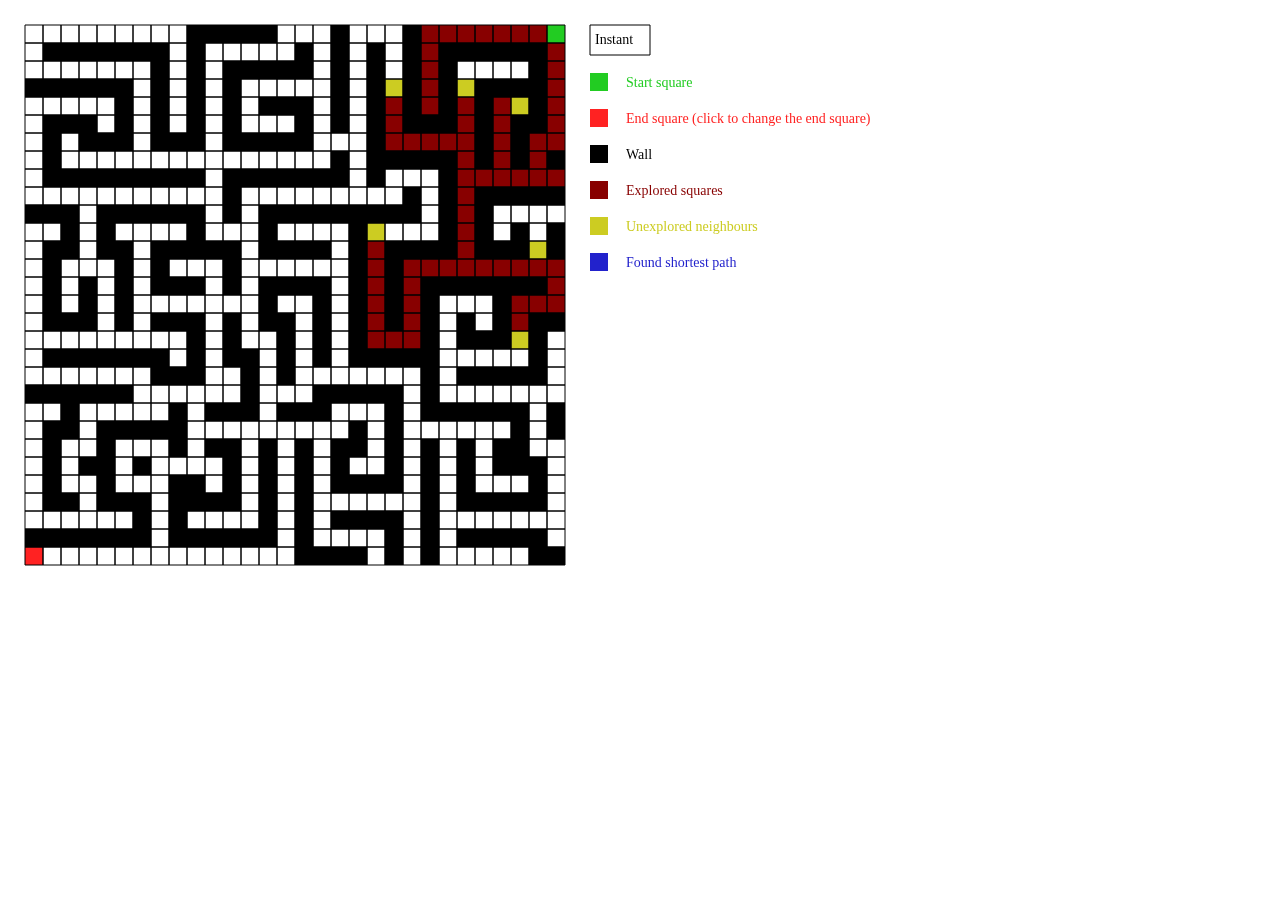
==== index.html @ 55df9949 "Add files via upload" ====
<html>
	<head>
		<title>A Star</title>
		<style>
			body {
				padding: 0;
				margin: 0;
			}
			
			#myCanvas {
				padding: 0;
				margin: 0;
				top: 0;
				bottom: 0;
				left: 0;
				right: 0;
			}
		</style>
		<script>
			function Point (x, y) {
				this.X = x;
				this.Y = y;
			}
			
			function Path (points) {
				this.Points = points;
				this.Cost = function () {
					return this.Points.length - 1;
				}
				this.Tail = function () {
					return this.Points[this.Points.length - 1];
				}
			}
			
			var mip = [[0, 0, 0, 0, 0, 0, 0, 0, 0, 0, 0, 0, 0, 0, 0],
					   [0, 0, 0, 0, 0, 0, 0, 0, 0, 0, 0, 0, 0, 0, 0],
					   [0, 0, 0, 0, 0, 0, 0, 0, 0, 0, 0, 0, 0, 0, 0],
					   [0, 0, 0, 0, 0, 0, 0, 0, 0, 0, 0, 0, 0, 0, 0],
					   [0, 0, 0, 0, 0, 1, 1, 1, 1, 1, 0, 0, 0, 0, 0],
					   [0, 0, 0, 0, 0, 0, 0, 0, 0, 1, 0, 0, 0, 0, 0],
					   [0, 0, 0, 0, 0, 0, 0, 0, 0, 1, 0, 0, 0, 0, 0],
					   [0, 0, 2, 0, 0, 0, 0, 0, 0, 1, 0, 0, 0, 0, 0],
					   [0, 0, 0, 0, 0, 0, 0, 0, 0, 1, 0, 0, 0, 0, 0],
					   [0, 0, 0, 0, 0, 0, 0, 0, 0, 1, 0, 0, 0, 0, 0],
					   [0, 0, 0, 0, 0, 0, 0, 0, 0, 1, 0, 0, 0, 0, 0],
					   [0, 0, 0, 0, 0, 1, 1, 1, 1, 1, 0, 0, 0, 0, 0],
					   [0, 0, 0, 0, 0, 0, 0, 1, 0, 0, 0, 0, 0, 0, 0],
					   [0, 0, 0, 0, 0, 0, 0, 1, 0, 0, 0, 3, 0, 0, 0],
					   [0, 0, 0, 0, 0, 0, 0, 0, 0, 0, 0, 0, 0, 0, 0],
					   [0, 0, 0, 0, 0, 0, 0, 0, 0, 0, 0, 0, 0, 0, 0]];
			
			var map = [[0, 0, 0, 1, 0, 0, 0, 0, 0, 0, 1, 0, 0, 0, 0, 0, 0, 0, 0, 0, 1, 0, 0, 0, 0, 0, 0, 0, 1, 3],
					   [0, 1, 0, 1, 0, 1, 1, 1, 1, 0, 1, 0, 1, 1, 1, 1, 1, 0, 1, 0, 1, 0, 1, 1, 1, 1, 1, 0, 1, 0],
					   [0, 1, 0, 1, 0, 1, 0, 0, 1, 0, 1, 1, 1, 0, 0, 0, 1, 0, 1, 0, 1, 1, 1, 0, 0, 0, 1, 0, 1, 0],
					   [0, 1, 0, 1, 0, 1, 1, 0, 1, 0, 0, 0, 0, 0, 1, 1, 1, 0, 1, 0, 1, 0, 0, 0, 1, 0, 0, 0, 1, 0],
					   [0, 1, 0, 1, 0, 0, 1, 0, 1, 0, 1, 1, 1, 0, 0, 0, 0, 0, 1, 0, 1, 0, 1, 1, 1, 1, 1, 0, 1, 0],
					   [0, 1, 0, 1, 1, 1, 1, 0, 1, 0, 1, 0, 1, 1, 1, 1, 1, 0, 1, 0, 1, 0, 1, 0, 0, 0, 1, 0, 1, 0],
					   [0, 1, 0, 0, 0, 0, 0, 0, 1, 0, 1, 0, 0, 0, 0, 0, 0, 0, 1, 0, 0, 0, 1, 0, 1, 0, 1, 1, 1, 0],
					   [0, 1, 1, 1, 1, 1, 1, 0, 1, 0, 1, 0, 1, 1, 1, 0, 1, 0, 1, 1, 0, 0, 1, 0, 0, 0, 0, 0, 0, 0],
					   [0, 0, 0, 0, 0, 0, 1, 0, 1, 0, 1, 0, 1, 0, 1, 0, 1, 0, 0, 1, 0, 1, 1, 1, 0, 1, 1, 1, 1, 0],
					   [1, 1, 1, 1, 1, 1, 1, 0, 1, 0, 1, 1, 1, 0, 1, 0, 1, 1, 1, 1, 0, 0, 0, 0, 0, 1, 1, 0, 1, 0],
					   [1, 0, 0, 0, 0, 0, 0, 0, 0, 0, 0, 0, 1, 0, 0, 0, 0, 0, 0, 0, 0, 1, 0, 1, 0, 0, 1, 0, 1, 0],
					   [1, 0, 1, 1, 1, 1, 1, 0, 1, 1, 1, 0, 1, 1, 1, 0, 1, 1, 1, 0, 0, 1, 0, 1, 1, 1, 1, 0, 1, 0],
					   [1, 0, 1, 0, 0, 0, 1, 0, 1, 0, 0, 0, 0, 0, 0, 0, 0, 0, 1, 1, 1, 1, 0, 0, 0, 0, 0, 0, 1, 0],
					   [1, 0, 1, 0, 1, 0, 1, 0, 1, 0, 1, 1, 1, 0, 1, 1, 1, 0, 0, 0, 0, 0, 0, 1, 1, 1, 1, 1, 1, 0],
					   [0, 0, 1, 0, 1, 0, 1, 0, 1, 0, 1, 0, 1, 0, 1, 0, 1, 1, 1, 1, 0, 1, 0, 0, 0, 0, 0, 0, 0, 0],
					   [0, 1, 1, 0, 1, 1, 1, 0, 1, 0, 1, 0, 1, 0, 1, 0, 0, 0, 0, 0, 0, 1, 0, 1, 1, 1, 1, 1, 1, 1],
					   [0, 0, 0, 0, 0, 0, 0, 0, 1, 0, 1, 0, 1, 0, 1, 1, 1, 1, 1, 0, 1, 1, 0, 0, 0, 0, 0, 0, 0, 1],
					   [1, 1, 1, 1, 1, 1, 0, 1, 1, 0, 1, 0, 0, 0, 0, 0, 0, 0, 0, 0, 1, 0, 0, 1, 1, 1, 0, 1, 0, 1],
					   [0, 0, 0, 0, 0, 0, 0, 0, 0, 0, 1, 1, 1, 1, 1, 1, 1, 1, 1, 0, 1, 0, 1, 1, 0, 1, 0, 1, 0, 1],
					   [0, 1, 1, 1, 1, 1, 1, 1, 1, 0, 1, 0, 0, 0, 0, 0, 0, 0, 1, 0, 1, 0, 0, 0, 0, 1, 0, 1, 0, 0],
					   [0, 0, 0, 0, 0, 0, 0, 1, 0, 0, 1, 0, 1, 1, 1, 1, 1, 0, 1, 0, 1, 1, 1, 1, 1, 1, 0, 1, 1, 1],
					   [1, 1, 1, 1, 1, 1, 0, 1, 0, 1, 1, 0, 1, 0, 0, 0, 0, 0, 1, 0, 0, 0, 0, 0, 0, 0, 0, 0, 0, 0],
					   [0, 0, 0, 0, 0, 1, 0, 1, 0, 0, 0, 0, 1, 0, 1, 1, 1, 1, 1, 1, 1, 1, 0, 1, 1, 1, 1, 1, 1, 1],
					   [0, 1, 1, 1, 1, 1, 0, 1, 1, 1, 1, 1, 1, 0, 1, 0, 0, 0, 0, 0, 0, 1, 0, 0, 0, 0, 0, 0, 0, 0],
					   [0, 1, 0, 0, 0, 0, 0, 0, 0, 0, 0, 0, 0, 0, 1, 0, 1, 1, 0, 1, 0, 1, 0, 1, 1, 1, 1, 0, 1, 0],
					   [0, 1, 0, 1, 1, 1, 1, 1, 0, 1, 1, 1, 1, 0, 1, 0, 0, 1, 0, 1, 0, 1, 0, 0, 0, 0, 1, 0, 1, 0],
					   [0, 1, 0, 1, 0, 0, 0, 0, 0, 1, 0, 0, 1, 0, 1, 1, 1, 1, 0, 1, 0, 1, 0, 1, 1, 0, 1, 0, 1, 0],
					   [0, 1, 0, 1, 0, 1, 1, 1, 0, 1, 0, 1, 1, 0, 1, 0, 0, 0, 0, 1, 0, 1, 1, 1, 1, 0, 1, 0, 1, 0],
					   [0, 1, 1, 1, 1, 1, 0, 0, 0, 1, 0, 0, 0, 0, 1, 0, 1, 1, 1, 1, 0, 0, 0, 0, 1, 1, 1, 0, 1, 1],
					   [2, 0, 0, 0, 0, 0, 0, 1, 0, 1, 0, 1, 1, 0, 0, 0, 1, 0, 0, 0, 0, 1, 1, 0, 0, 0, 0, 0, 0, 1]];
			
			var mapWidth = map.length;
			var mapHeight = map[0].length;
			var squareSize = 18;
			var canvasPadding = 25;
			var buttonWidth = 60;
			var buttonHeight = 30;
			var buttonPadding = 5;
			var lineHeight = 14;
			var canvasFont = '14px Segoe UI';
			var fontColor = '#000';
			var buttonColor = '#22f';
			var exploredColor = '#800';
			var opensetColor = '#cc2';
			var finalPathColor = '#22c';
			var wallColor = '#000';
			var startColor = '#2c2';
			var endColor = '#f22';
			var c;
			var ctx;
			
			var intervalId = null;
			var timerInterval = 10;
			var instant = false;
			
			var startPoint;
			var endPoint;
			var paths;
			var explored;
			var openset;
			var finalPath;
			
			function getNeighbours (point) {
				var neighbours = [];
				
				var top = new Point(point.X, point.Y - 1);
				var bottom = new Point(point.X, point.Y + 1);
				var left = new Point(point.X - 1,  point.Y);
				var right = new Point(point.X + 1, point.Y);
				
				if (top.Y >= 0) neighbours.push(top);
				if (bottom.Y < mapHeight) neighbours.push(bottom);
				if (left.X >= 0) neighbours.push(left);
				if (right.X < mapWidth) neighbours.push(right);
				
				return neighbours;
			}
			
			function isExplored (point) {
				var found = false;
				for (var i = 0; i < explored.length; i++) {
					if (point.X == explored[i].X && point.Y == explored[i].Y) found = true;
				}
				return found; 
			}
			
			function inOpenset (point) {
				var found = false;
				for (var i = 0; i < openset.length; i++) {
					if (point.X == openset[i].X && point.Y == openset[i].Y) found = true;
				}
				return found; 
			}
			
			function removeFromOpenset (point) {
				var newopenset = [];
				for (var i = 0; i < openset.length; i++) {
					if (!(point.X == openset[i].X && point.Y == openset[i].Y)) newopenset.push(openset[i]);
				}
				openset = newopenset;
			}
			
			function clonePath (path) {
				var points = [];
				for (var i = 0; i < path.Points.length; i++) {
					var x = path.Points[i].X;
					var y = path.Points[i].Y;
					points.push(new Point(x, y));
				}
				return new Path(points);
			}
			
			function removePath (index) {
				var newpaths = [];
				for (var i = 0; i < paths.length; i++) {
					if (i != index) newpaths.push(paths[i]);
				}
				paths = newpaths;
			}
			
			function getDistance (start, end) {
				var distanceX = end.X - start.X;
				var distanceY = end.Y - start.Y;
				return Math.sqrt((distanceX * distanceX)) + Math.sqrt((distanceY * distanceY));
			}
			
			function expand () {
				// Choose a path and openset with lowest cost to expand
				var lowestCost = 90001;
				var chosenOpenset = null;
				var chosenPathIndex = null;
				for (var i = 0; i < paths.length; i++) {
					var tailNeighbours = getNeighbours(paths[i].Tail());
					
					// Get openset neighbour with lowest total cost to end point
					var cost = paths[i].Cost();
					for (var j = 0; j < tailNeighbours.length; j++) {
						var distance = getDistance(tailNeighbours[j], endPoint);
						var totalCost = cost + distance;
						if (inOpenset(tailNeighbours[j]) && totalCost <= lowestCost) {
							// With <= instead of < meaning the program will favor the most recent added path 
							lowestCost = totalCost;
							chosenPathIndex = i;
							chosenOpenset = tailNeighbours[j];
						}
					}
				}
				
				// Explore the openset
				if (chosenPathIndex != null) {
					var newPath = clonePath(paths[chosenPathIndex]);
					newPath.Points.push(chosenOpenset);
					paths.push(newPath);
					explored.push(chosenOpenset);
					removeFromOpenset(chosenOpenset);
					if (chosenOpenset.X == endPoint.X && chosenOpenset.Y == endPoint.Y) {
						finalPath = newPath;
						if (intervalId != null) {
							clearInterval(intervalId);
							intervalId = null;
						}
					}
					else {
						var neighbours = getNeighbours(chosenOpenset);
						for (var i = 0; i < neighbours.length; i++) {
							if (!isExplored(neighbours[i]) && !inOpenset(neighbours[i]) && map[neighbours[i].X][neighbours[i].Y] != 1) {
								openset.push(neighbours[i]);
							}
						}
					}
				}
				
				// Remove path no openset neighbour
				var i = 0;
				while (i < paths.length) {
					var tailNeighbours = getNeighbours(paths[i].Tail());
					
					var foundOpensetNeighbour = false;
					for (var j = 0; j < tailNeighbours.length; j++) {
						if (inOpenset(tailNeighbours[j])) {
							foundOpensetNeighbour = true;
						}
					}
					
					if (foundOpensetNeighbour) i++;
					else removePath(i);
				}
			}
			
			function draw () {
				c.width = c.width;
				
				// Begin drawing
				ctx.beginPath();
				
				// Draw explored
				for (var i = 0; i < explored.length; i++) {
					var x = canvasPadding + explored[i].X * squareSize;
					var y = canvasPadding + explored[i].Y * squareSize;
					
					ctx.fillStyle = exploredColor;
					ctx.fillRect(x, y, squareSize, squareSize);
				}
				
				// Draw openset
				for (var i = 0; i < openset.length; i++) {
					var x = canvasPadding + openset[i].X * squareSize;
					var y = canvasPadding + openset[i].Y * squareSize;
					
					ctx.fillStyle = opensetColor;
					ctx.fillRect(x, y, squareSize, squareSize);
				}
				
				// Draw final path
				if (finalPath != null) {
					for (var i = 0; i < finalPath.Points.length; i++) {
						var x = canvasPadding + finalPath.Points[i].X * squareSize;
						var y = canvasPadding + finalPath.Points[i].Y * squareSize;
						
						ctx.fillStyle = finalPathColor;
						ctx.fillRect(x, y, squareSize, squareSize);
					}
				}
				
				// Draw map
				for (var i = 0; i < map.length; i++) {
					for (var j = 0; j < map[i].length; j++) {
						var x = canvasPadding + i * squareSize;
						var y = canvasPadding + j * squareSize;
						
						switch (map[i][j]) {
							case 1:
								ctx.fillStyle = wallColor; 
								ctx.fillRect(x, y, squareSize, squareSize);
								break;
							case 2:
								ctx.fillStyle = startColor; 
								ctx.fillRect(x, y, squareSize, squareSize);
								break;
							case 3:
								ctx.fillStyle = endColor; 
								ctx.fillRect(x, y, squareSize, squareSize);
								break;
							default:
								break;
						}
						
						ctx.rect(x, y, squareSize, squareSize);
					}
				}
				
				// Draw instant button
				var x = canvasPadding * 2 + mapWidth * squareSize;
				var y = canvasPadding;
				ctx.font = canvasFont;
				if (instant) {
					ctx.fillStyle = buttonColor;
					ctx.fillRect(x, y, buttonWidth, buttonHeight);
				}
				ctx.rect(x, y, buttonWidth, buttonHeight);
				ctx.fillStyle = fontColor;
				ctx.fillText('Instant', x + buttonPadding, y + buttonPadding + lineHeight);
				
				y += buttonHeight + squareSize;
				ctx.fillStyle = startColor;
				ctx.fillRect(x, y, squareSize, squareSize);
				ctx.fillText('Start square', x + squareSize * 2, y + lineHeight);
				
				y += squareSize * 2;
				ctx.fillStyle = endColor;
				ctx.fillRect(x, y, squareSize, squareSize);
				ctx.fillText('End square (click to change the end square)', x + squareSize * 2, y + lineHeight);
				
				y += squareSize * 2;
				ctx.fillStyle = wallColor;
				ctx.fillRect(x, y, squareSize, squareSize);
				ctx.fillText('Wall', x + squareSize * 2, y + lineHeight);
				
				y += squareSize * 2;
				ctx.fillStyle = exploredColor;
				ctx.fillRect(x, y, squareSize, squareSize);
				ctx.fillText('Explored squares', x + squareSize * 2, y + lineHeight);
				
				y += squareSize * 2;
				ctx.fillStyle = opensetColor;
				ctx.fillRect(x, y, squareSize, squareSize);
				ctx.fillText('Unexplored neighbours', x + squareSize * 2, y + lineHeight);
				
				y += squareSize * 2;
				ctx.fillStyle = finalPathColor;
				ctx.fillRect(x, y, squareSize, squareSize);
				ctx.fillText('Found shortest path', x + squareSize * 2, y + lineHeight);
				
				ctx.stroke();
			}
			
			function timerTick () {
				if (finalPath == null && paths.length > 0) expand();
				draw();
			}
			
			function reset () {
				startPoint = null;
				endPoint = null;
				paths = [];
				explored = [];
				openset = [];
				finalPath = null;
				
				for (var i = 0; i < map.length; i++) {
					for (var j = 0; j < map[i].length; j++) {
						if (map[i][j] == 2) startPoint = new Point(i, j);
						if (map[i][j] == 3) endPoint = new Point(i, j);
					}
				}
				
				// Initiate start point and openset
				paths.push(new Path([startPoint]));
				explored.push(startPoint);
				var neighbours = getNeighbours(startPoint);
				for (var i = 0; i < neighbours.length; i++) {
					if (!isExplored(neighbours[i]) && !inOpenset(neighbours[i]) && map[neighbours[i].X][neighbours[i].Y] != 1) {
						openset.push(neighbours[i]);
					}
				}
				
				if (instant) {
					while (finalPath == null && paths.length > 0) expand();
					draw();
				}
				else intervalId  = setInterval(timerTick, timerInterval);
			}
			
			function onMouseClick (e) {
				var eX = e.clientX;
				var eY = e.clientY;
				
				// Instant button
				var instantX = canvasPadding * 2 + mapWidth * squareSize;
				var instantY = canvasPadding;
				if (eX >= instantX && eX < instantX + buttonWidth && eY >= instantY && eY < instantY + buttonHeight) {
					instant = !instant;
					reset();
				}
				
				// End point
				if (eX >= canvasPadding && eX < canvasPadding + mapWidth * squareSize && eY >= canvasPadding && eY < canvasPadding + mapHeight * squareSize) {
					var indexX = parseInt((eX - canvasPadding) / squareSize);
					var indexY = parseInt((eY - canvasPadding) / squareSize);
					console.log(indexY);
					if (map[indexX][indexY] == 0) {
						map[endPoint.X][endPoint.Y] = 0;
						map[indexX][indexY] = 3;
						reset();
					}
				}
			}
			
			window.onload = function () {
				c = document.getElementById("myCanvas");
				ctx = c.getContext("2d");
				
				c.width = window.innerWidth;
				c.height = window.innerHeight;
				
				document.onclick = onMouseClick;
				
				reset();
			}
		</script>
	</head>
	<body>
		<canvas id="myCanvas">Your browser doesn't support canvas.</canvas>
	</body>
</html>
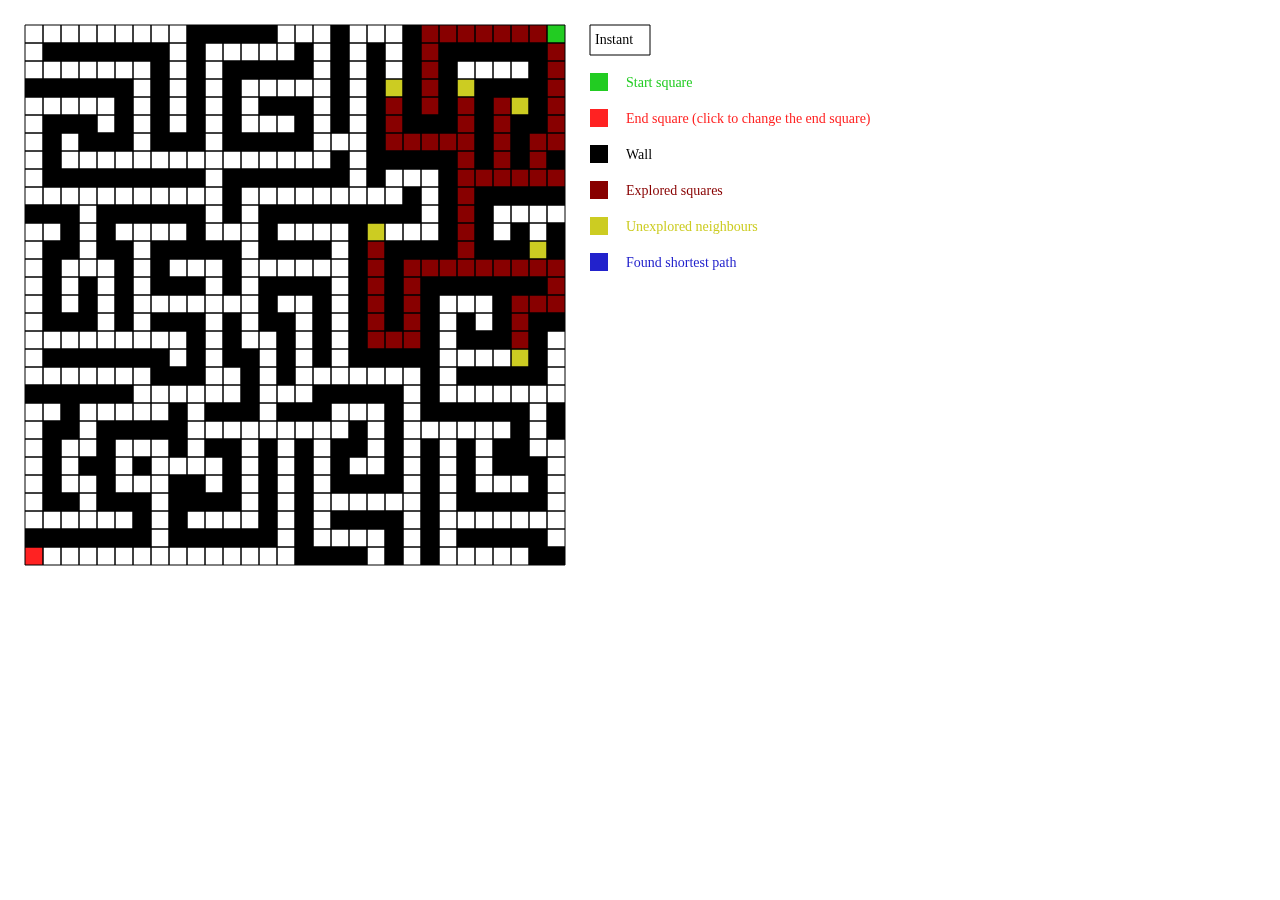
==== commit a4f024ee: "Update index.html" ====
--- a/index.html
+++ b/index.html
@@ -1,6 +1,7 @@
 <html>
 	<head>
 		<title>A Star</title>
+		<meta name="viewport" content="width=device-width, initial-scale=1.0">
 		<style>
 			body {
 				padding: 0;
@@ -398,7 +399,7 @@
 				if (eX >= canvasPadding && eX < canvasPadding + mapWidth * squareSize && eY >= canvasPadding && eY < canvasPadding + mapHeight * squareSize) {
 					var indexX = parseInt((eX - canvasPadding) / squareSize);
 					var indexY = parseInt((eY - canvasPadding) / squareSize);
-					console.log(indexY);
+					
 					if (map[indexX][indexY] == 0) {
 						map[endPoint.X][endPoint.Y] = 0;
 						map[indexX][indexY] = 3;
@@ -423,4 +424,4 @@
 	<body>
 		<canvas id="myCanvas">Your browser doesn't support canvas.</canvas>
 	</body>
-</html>+</html>
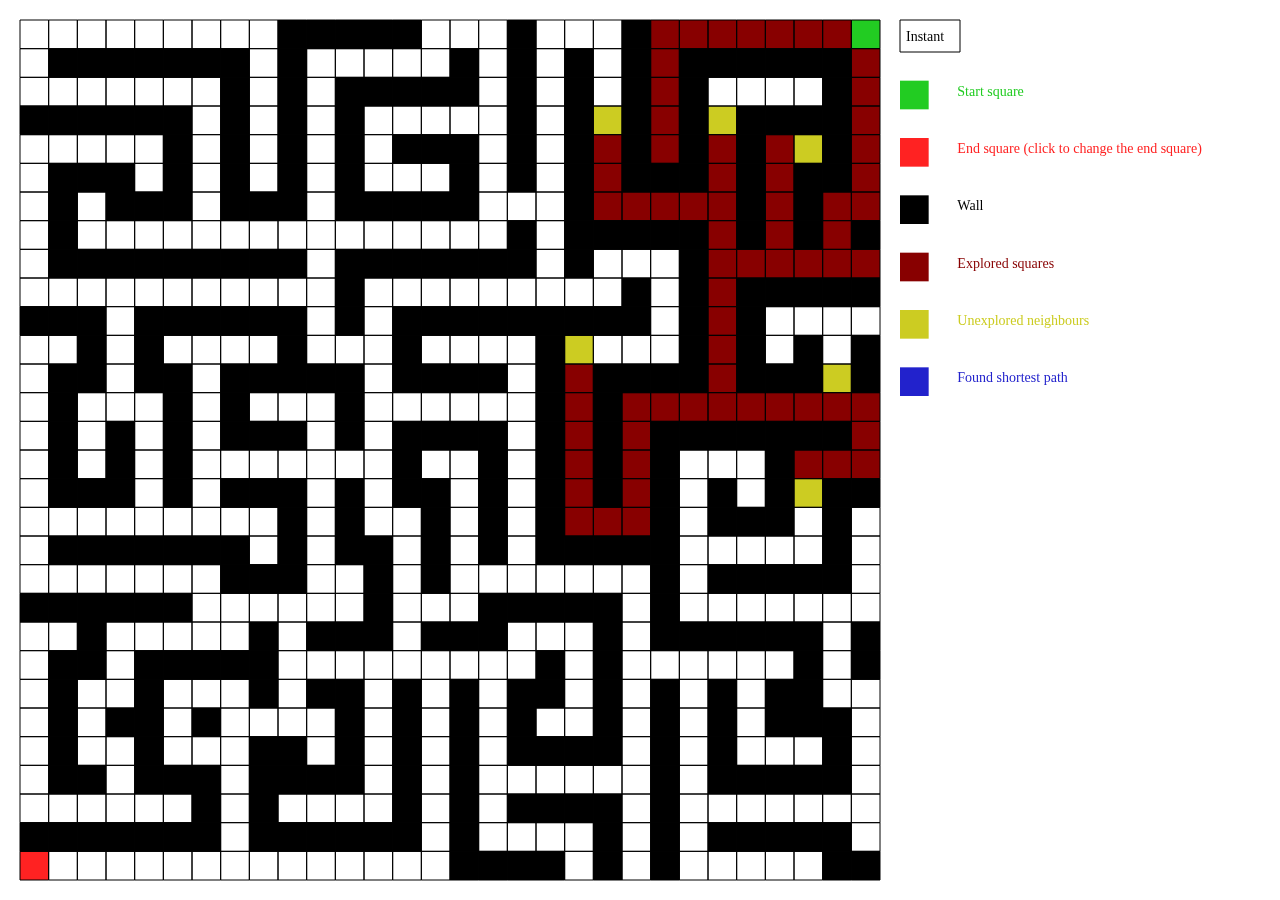
==== commit 505dbd11: "Update index.html" ====
--- a/index.html
+++ b/index.html
@@ -15,6 +15,7 @@
 				bottom: 0;
 				left: 0;
 				right: 0;
+				width: 100%; height: 100%;
 			}
 		</style>
 		<script>
@@ -83,15 +84,20 @@
 			
 			var mapWidth = map.length;
 			var mapHeight = map[0].length;
-			var squareSize = 18;
-			var canvasPadding = 25;
-			var buttonWidth = 60;
-			var buttonHeight = 30;
-			var buttonPadding = 5;
-			var lineHeight = 14;
+			
+			var isMobile = /iPhone|iPad|iPod|Android/i.test(navigator.userAgent);
+			var isPortrait = window.innerWidth < window.innerHeight;
+			
+			var fill = isPortrait ? window.innerWidth : window.innerHeight;
+			var canvasPadding = isMobile ? 15 : 20;
+			var squareSize = (fill - (2 * canvasPadding)) / map.length;
+			var buttonWidth = isMobile ? 57 : 60;
+			var buttonHeight = isMobile ? 22 : 32;
+			var buttonPadding = isMobile ? 6 : 6;
+			var lineHeight = isMobile ? 9 : 15;
 			var canvasFont = '14px Segoe UI';
 			var fontColor = '#000';
-			var buttonColor = '#22f';
+			var buttonColor = '#44f';
 			var exploredColor = '#800';
 			var opensetColor = '#cc2';
 			var finalPathColor = '#22c';
@@ -304,6 +310,12 @@
 				// Draw instant button
 				var x = canvasPadding * 2 + mapWidth * squareSize;
 				var y = canvasPadding;
+				if (isPortrait) {
+					var temp = x;
+					x = y;
+					y = temp;
+				}
+				
 				ctx.font = canvasFont;
 				if (instant) {
 					ctx.fillStyle = buttonColor;
@@ -390,6 +402,11 @@
 				// Instant button
 				var instantX = canvasPadding * 2 + mapWidth * squareSize;
 				var instantY = canvasPadding;
+				if (isPortrait) {
+					var temp = instantX;
+					instantX = instantY;
+					instantY = temp;
+				}
 				if (eX >= instantX && eX < instantX + buttonWidth && eY >= instantY && eY < instantY + buttonHeight) {
 					instant = !instant;
 					reset();
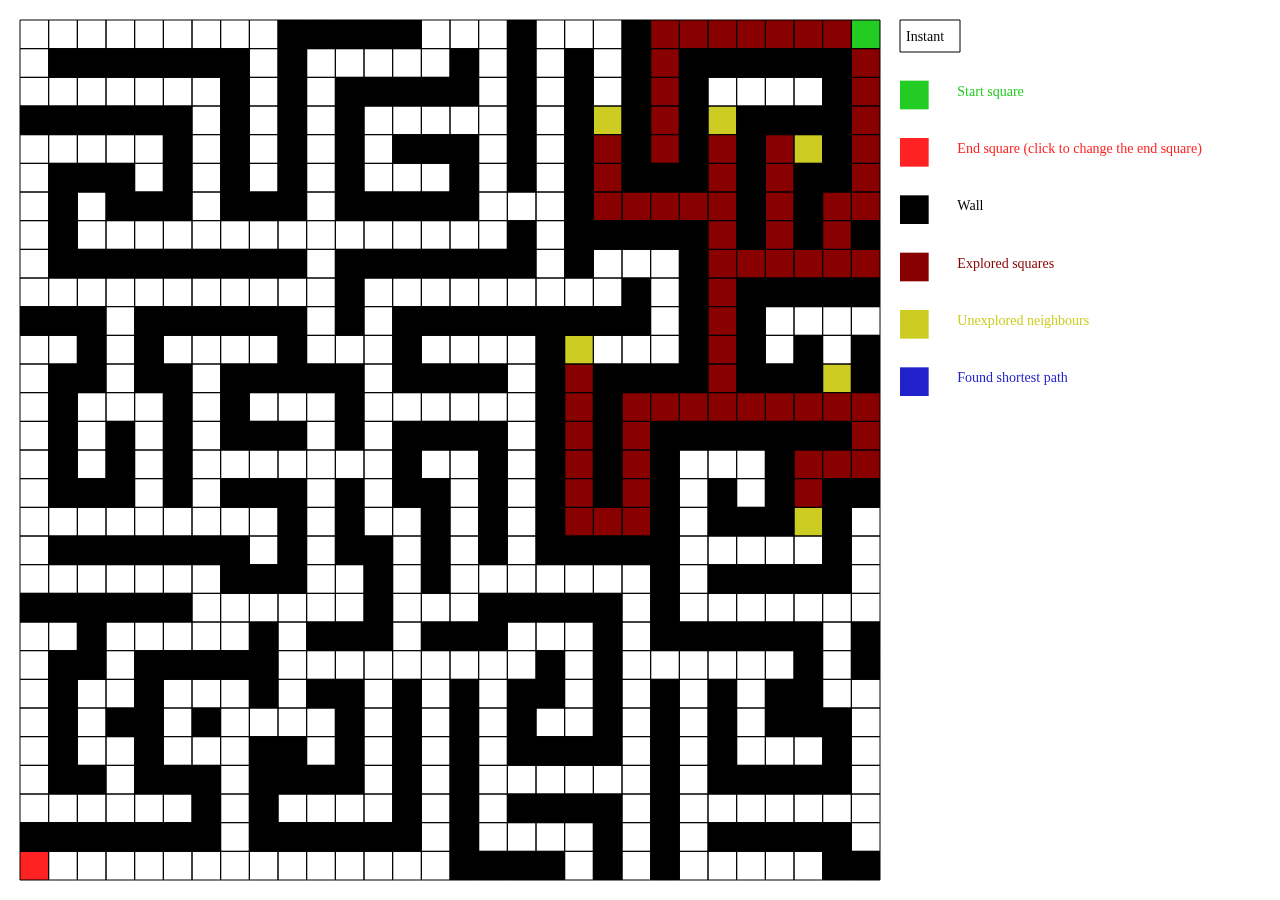
==== commit 717b9148: "Add files via upload" ====
--- a/index.html
+++ b/index.html
@@ -2,443 +2,12 @@
 	<head>
 		<title>A Star</title>
 		<meta name="viewport" content="width=device-width, initial-scale=1.0">
-		<style>
-			body {
-				padding: 0;
-				margin: 0;
-			}
-			
-			#myCanvas {
-				padding: 0;
-				margin: 0;
-				top: 0;
-				bottom: 0;
-				left: 0;
-				right: 0;
-				width: 100%; height: 100%;
-			}
-		</style>
-		<script>
-			function Point (x, y) {
-				this.X = x;
-				this.Y = y;
-			}
-			
-			function Path (points) {
-				this.Points = points;
-				this.Cost = function () {
-					return this.Points.length - 1;
-				}
-				this.Tail = function () {
-					return this.Points[this.Points.length - 1];
-				}
-			}
-			
-			var mip = [[0, 0, 0, 0, 0, 0, 0, 0, 0, 0, 0, 0, 0, 0, 0],
-					   [0, 0, 0, 0, 0, 0, 0, 0, 0, 0, 0, 0, 0, 0, 0],
-					   [0, 0, 0, 0, 0, 0, 0, 0, 0, 0, 0, 0, 0, 0, 0],
-					   [0, 0, 0, 0, 0, 0, 0, 0, 0, 0, 0, 0, 0, 0, 0],
-					   [0, 0, 0, 0, 0, 1, 1, 1, 1, 1, 0, 0, 0, 0, 0],
-					   [0, 0, 0, 0, 0, 0, 0, 0, 0, 1, 0, 0, 0, 0, 0],
-					   [0, 0, 0, 0, 0, 0, 0, 0, 0, 1, 0, 0, 0, 0, 0],
-					   [0, 0, 2, 0, 0, 0, 0, 0, 0, 1, 0, 0, 0, 0, 0],
-					   [0, 0, 0, 0, 0, 0, 0, 0, 0, 1, 0, 0, 0, 0, 0],
-					   [0, 0, 0, 0, 0, 0, 0, 0, 0, 1, 0, 0, 0, 0, 0],
-					   [0, 0, 0, 0, 0, 0, 0, 0, 0, 1, 0, 0, 0, 0, 0],
-					   [0, 0, 0, 0, 0, 1, 1, 1, 1, 1, 0, 0, 0, 0, 0],
-					   [0, 0, 0, 0, 0, 0, 0, 1, 0, 0, 0, 0, 0, 0, 0],
-					   [0, 0, 0, 0, 0, 0, 0, 1, 0, 0, 0, 3, 0, 0, 0],
-					   [0, 0, 0, 0, 0, 0, 0, 0, 0, 0, 0, 0, 0, 0, 0],
-					   [0, 0, 0, 0, 0, 0, 0, 0, 0, 0, 0, 0, 0, 0, 0]];
-			
-			var map = [[0, 0, 0, 1, 0, 0, 0, 0, 0, 0, 1, 0, 0, 0, 0, 0, 0, 0, 0, 0, 1, 0, 0, 0, 0, 0, 0, 0, 1, 3],
-					   [0, 1, 0, 1, 0, 1, 1, 1, 1, 0, 1, 0, 1, 1, 1, 1, 1, 0, 1, 0, 1, 0, 1, 1, 1, 1, 1, 0, 1, 0],
-					   [0, 1, 0, 1, 0, 1, 0, 0, 1, 0, 1, 1, 1, 0, 0, 0, 1, 0, 1, 0, 1, 1, 1, 0, 0, 0, 1, 0, 1, 0],
-					   [0, 1, 0, 1, 0, 1, 1, 0, 1, 0, 0, 0, 0, 0, 1, 1, 1, 0, 1, 0, 1, 0, 0, 0, 1, 0, 0, 0, 1, 0],
-					   [0, 1, 0, 1, 0, 0, 1, 0, 1, 0, 1, 1, 1, 0, 0, 0, 0, 0, 1, 0, 1, 0, 1, 1, 1, 1, 1, 0, 1, 0],
-					   [0, 1, 0, 1, 1, 1, 1, 0, 1, 0, 1, 0, 1, 1, 1, 1, 1, 0, 1, 0, 1, 0, 1, 0, 0, 0, 1, 0, 1, 0],
-					   [0, 1, 0, 0, 0, 0, 0, 0, 1, 0, 1, 0, 0, 0, 0, 0, 0, 0, 1, 0, 0, 0, 1, 0, 1, 0, 1, 1, 1, 0],
-					   [0, 1, 1, 1, 1, 1, 1, 0, 1, 0, 1, 0, 1, 1, 1, 0, 1, 0, 1, 1, 0, 0, 1, 0, 0, 0, 0, 0, 0, 0],
-					   [0, 0, 0, 0, 0, 0, 1, 0, 1, 0, 1, 0, 1, 0, 1, 0, 1, 0, 0, 1, 0, 1, 1, 1, 0, 1, 1, 1, 1, 0],
-					   [1, 1, 1, 1, 1, 1, 1, 0, 1, 0, 1, 1, 1, 0, 1, 0, 1, 1, 1, 1, 0, 0, 0, 0, 0, 1, 1, 0, 1, 0],
-					   [1, 0, 0, 0, 0, 0, 0, 0, 0, 0, 0, 0, 1, 0, 0, 0, 0, 0, 0, 0, 0, 1, 0, 1, 0, 0, 1, 0, 1, 0],
-					   [1, 0, 1, 1, 1, 1, 1, 0, 1, 1, 1, 0, 1, 1, 1, 0, 1, 1, 1, 0, 0, 1, 0, 1, 1, 1, 1, 0, 1, 0],
-					   [1, 0, 1, 0, 0, 0, 1, 0, 1, 0, 0, 0, 0, 0, 0, 0, 0, 0, 1, 1, 1, 1, 0, 0, 0, 0, 0, 0, 1, 0],
-					   [1, 0, 1, 0, 1, 0, 1, 0, 1, 0, 1, 1, 1, 0, 1, 1, 1, 0, 0, 0, 0, 0, 0, 1, 1, 1, 1, 1, 1, 0],
-					   [0, 0, 1, 0, 1, 0, 1, 0, 1, 0, 1, 0, 1, 0, 1, 0, 1, 1, 1, 1, 0, 1, 0, 0, 0, 0, 0, 0, 0, 0],
-					   [0, 1, 1, 0, 1, 1, 1, 0, 1, 0, 1, 0, 1, 0, 1, 0, 0, 0, 0, 0, 0, 1, 0, 1, 1, 1, 1, 1, 1, 1],
-					   [0, 0, 0, 0, 0, 0, 0, 0, 1, 0, 1, 0, 1, 0, 1, 1, 1, 1, 1, 0, 1, 1, 0, 0, 0, 0, 0, 0, 0, 1],
-					   [1, 1, 1, 1, 1, 1, 0, 1, 1, 0, 1, 0, 0, 0, 0, 0, 0, 0, 0, 0, 1, 0, 0, 1, 1, 1, 0, 1, 0, 1],
-					   [0, 0, 0, 0, 0, 0, 0, 0, 0, 0, 1, 1, 1, 1, 1, 1, 1, 1, 1, 0, 1, 0, 1, 1, 0, 1, 0, 1, 0, 1],
-					   [0, 1, 1, 1, 1, 1, 1, 1, 1, 0, 1, 0, 0, 0, 0, 0, 0, 0, 1, 0, 1, 0, 0, 0, 0, 1, 0, 1, 0, 0],
-					   [0, 0, 0, 0, 0, 0, 0, 1, 0, 0, 1, 0, 1, 1, 1, 1, 1, 0, 1, 0, 1, 1, 1, 1, 1, 1, 0, 1, 1, 1],
-					   [1, 1, 1, 1, 1, 1, 0, 1, 0, 1, 1, 0, 1, 0, 0, 0, 0, 0, 1, 0, 0, 0, 0, 0, 0, 0, 0, 0, 0, 0],
-					   [0, 0, 0, 0, 0, 1, 0, 1, 0, 0, 0, 0, 1, 0, 1, 1, 1, 1, 1, 1, 1, 1, 0, 1, 1, 1, 1, 1, 1, 1],
-					   [0, 1, 1, 1, 1, 1, 0, 1, 1, 1, 1, 1, 1, 0, 1, 0, 0, 0, 0, 0, 0, 1, 0, 0, 0, 0, 0, 0, 0, 0],
-					   [0, 1, 0, 0, 0, 0, 0, 0, 0, 0, 0, 0, 0, 0, 1, 0, 1, 1, 0, 1, 0, 1, 0, 1, 1, 1, 1, 0, 1, 0],
-					   [0, 1, 0, 1, 1, 1, 1, 1, 0, 1, 1, 1, 1, 0, 1, 0, 0, 1, 0, 1, 0, 1, 0, 0, 0, 0, 1, 0, 1, 0],
-					   [0, 1, 0, 1, 0, 0, 0, 0, 0, 1, 0, 0, 1, 0, 1, 1, 1, 1, 0, 1, 0, 1, 0, 1, 1, 0, 1, 0, 1, 0],
-					   [0, 1, 0, 1, 0, 1, 1, 1, 0, 1, 0, 1, 1, 0, 1, 0, 0, 0, 0, 1, 0, 1, 1, 1, 1, 0, 1, 0, 1, 0],
-					   [0, 1, 1, 1, 1, 1, 0, 0, 0, 1, 0, 0, 0, 0, 1, 0, 1, 1, 1, 1, 0, 0, 0, 0, 1, 1, 1, 0, 1, 1],
-					   [2, 0, 0, 0, 0, 0, 0, 1, 0, 1, 0, 1, 1, 0, 0, 0, 1, 0, 0, 0, 0, 1, 1, 0, 0, 0, 0, 0, 0, 1]];
-			
-			var mapWidth = map.length;
-			var mapHeight = map[0].length;
-			
-			var isMobile = /iPhone|iPad|iPod|Android/i.test(navigator.userAgent);
-			var isPortrait = window.innerWidth < window.innerHeight;
-			
-			var fill = isPortrait ? window.innerWidth : window.innerHeight;
-			var canvasPadding = isMobile ? 15 : 20;
-			var squareSize = (fill - (2 * canvasPadding)) / map.length;
-			var buttonWidth = isMobile ? 57 : 60;
-			var buttonHeight = isMobile ? 22 : 32;
-			var buttonPadding = isMobile ? 6 : 6;
-			var lineHeight = isMobile ? 9 : 15;
-			var canvasFont = '14px Segoe UI';
-			var fontColor = '#000';
-			var buttonColor = '#44f';
-			var exploredColor = '#800';
-			var opensetColor = '#cc2';
-			var finalPathColor = '#22c';
-			var wallColor = '#000';
-			var startColor = '#2c2';
-			var endColor = '#f22';
-			var c;
-			var ctx;
-			
-			var intervalId = null;
-			var timerInterval = 10;
-			var instant = false;
-			
-			var startPoint;
-			var endPoint;
-			var paths;
-			var explored;
-			var openset;
-			var finalPath;
-			
-			function getNeighbours (point) {
-				var neighbours = [];
-				
-				var top = new Point(point.X, point.Y - 1);
-				var bottom = new Point(point.X, point.Y + 1);
-				var left = new Point(point.X - 1,  point.Y);
-				var right = new Point(point.X + 1, point.Y);
-				
-				if (top.Y >= 0) neighbours.push(top);
-				if (bottom.Y < mapHeight) neighbours.push(bottom);
-				if (left.X >= 0) neighbours.push(left);
-				if (right.X < mapWidth) neighbours.push(right);
-				
-				return neighbours;
-			}
-			
-			function isExplored (point) {
-				var found = false;
-				for (var i = 0; i < explored.length; i++) {
-					if (point.X == explored[i].X && point.Y == explored[i].Y) found = true;
-				}
-				return found; 
-			}
-			
-			function inOpenset (point) {
-				var found = false;
-				for (var i = 0; i < openset.length; i++) {
-					if (point.X == openset[i].X && point.Y == openset[i].Y) found = true;
-				}
-				return found; 
-			}
-			
-			function removeFromOpenset (point) {
-				var newopenset = [];
-				for (var i = 0; i < openset.length; i++) {
-					if (!(point.X == openset[i].X && point.Y == openset[i].Y)) newopenset.push(openset[i]);
-				}
-				openset = newopenset;
-			}
-			
-			function clonePath (path) {
-				var points = [];
-				for (var i = 0; i < path.Points.length; i++) {
-					var x = path.Points[i].X;
-					var y = path.Points[i].Y;
-					points.push(new Point(x, y));
-				}
-				return new Path(points);
-			}
-			
-			function removePath (index) {
-				var newpaths = [];
-				for (var i = 0; i < paths.length; i++) {
-					if (i != index) newpaths.push(paths[i]);
-				}
-				paths = newpaths;
-			}
-			
-			function getDistance (start, end) {
-				var distanceX = end.X - start.X;
-				var distanceY = end.Y - start.Y;
-				return Math.sqrt((distanceX * distanceX)) + Math.sqrt((distanceY * distanceY));
-			}
-			
-			function expand () {
-				// Choose a path and openset with lowest cost to expand
-				var lowestCost = 90001;
-				var chosenOpenset = null;
-				var chosenPathIndex = null;
-				for (var i = 0; i < paths.length; i++) {
-					var tailNeighbours = getNeighbours(paths[i].Tail());
-					
-					// Get openset neighbour with lowest total cost to end point
-					var cost = paths[i].Cost();
-					for (var j = 0; j < tailNeighbours.length; j++) {
-						var distance = getDistance(tailNeighbours[j], endPoint);
-						var totalCost = cost + distance;
-						if (inOpenset(tailNeighbours[j]) && totalCost <= lowestCost) {
-							// With <= instead of < meaning the program will favor the most recent added path 
-							lowestCost = totalCost;
-							chosenPathIndex = i;
-							chosenOpenset = tailNeighbours[j];
-						}
-					}
-				}
-				
-				// Explore the openset
-				if (chosenPathIndex != null) {
-					var newPath = clonePath(paths[chosenPathIndex]);
-					newPath.Points.push(chosenOpenset);
-					paths.push(newPath);
-					explored.push(chosenOpenset);
-					removeFromOpenset(chosenOpenset);
-					if (chosenOpenset.X == endPoint.X && chosenOpenset.Y == endPoint.Y) {
-						finalPath = newPath;
-						if (intervalId != null) {
-							clearInterval(intervalId);
-							intervalId = null;
-						}
-					}
-					else {
-						var neighbours = getNeighbours(chosenOpenset);
-						for (var i = 0; i < neighbours.length; i++) {
-							if (!isExplored(neighbours[i]) && !inOpenset(neighbours[i]) && map[neighbours[i].X][neighbours[i].Y] != 1) {
-								openset.push(neighbours[i]);
-							}
-						}
-					}
-				}
-				
-				// Remove path no openset neighbour
-				var i = 0;
-				while (i < paths.length) {
-					var tailNeighbours = getNeighbours(paths[i].Tail());
-					
-					var foundOpensetNeighbour = false;
-					for (var j = 0; j < tailNeighbours.length; j++) {
-						if (inOpenset(tailNeighbours[j])) {
-							foundOpensetNeighbour = true;
-						}
-					}
-					
-					if (foundOpensetNeighbour) i++;
-					else removePath(i);
-				}
-			}
-			
-			function draw () {
-				c.width = c.width;
-				
-				// Begin drawing
-				ctx.beginPath();
-				
-				// Draw explored
-				for (var i = 0; i < explored.length; i++) {
-					var x = canvasPadding + explored[i].X * squareSize;
-					var y = canvasPadding + explored[i].Y * squareSize;
-					
-					ctx.fillStyle = exploredColor;
-					ctx.fillRect(x, y, squareSize, squareSize);
-				}
-				
-				// Draw openset
-				for (var i = 0; i < openset.length; i++) {
-					var x = canvasPadding + openset[i].X * squareSize;
-					var y = canvasPadding + openset[i].Y * squareSize;
-					
-					ctx.fillStyle = opensetColor;
-					ctx.fillRect(x, y, squareSize, squareSize);
-				}
-				
-				// Draw final path
-				if (finalPath != null) {
-					for (var i = 0; i < finalPath.Points.length; i++) {
-						var x = canvasPadding + finalPath.Points[i].X * squareSize;
-						var y = canvasPadding + finalPath.Points[i].Y * squareSize;
-						
-						ctx.fillStyle = finalPathColor;
-						ctx.fillRect(x, y, squareSize, squareSize);
-					}
-				}
-				
-				// Draw map
-				for (var i = 0; i < map.length; i++) {
-					for (var j = 0; j < map[i].length; j++) {
-						var x = canvasPadding + i * squareSize;
-						var y = canvasPadding + j * squareSize;
-						
-						switch (map[i][j]) {
-							case 1:
-								ctx.fillStyle = wallColor; 
-								ctx.fillRect(x, y, squareSize, squareSize);
-								break;
-							case 2:
-								ctx.fillStyle = startColor; 
-								ctx.fillRect(x, y, squareSize, squareSize);
-								break;
-							case 3:
-								ctx.fillStyle = endColor; 
-								ctx.fillRect(x, y, squareSize, squareSize);
-								break;
-							default:
-								break;
-						}
-						
-						ctx.rect(x, y, squareSize, squareSize);
-					}
-				}
-				
-				// Draw instant button
-				var x = canvasPadding * 2 + mapWidth * squareSize;
-				var y = canvasPadding;
-				if (isPortrait) {
-					var temp = x;
-					x = y;
-					y = temp;
-				}
-				
-				ctx.font = canvasFont;
-				if (instant) {
-					ctx.fillStyle = buttonColor;
-					ctx.fillRect(x, y, buttonWidth, buttonHeight);
-				}
-				ctx.rect(x, y, buttonWidth, buttonHeight);
-				ctx.fillStyle = fontColor;
-				ctx.fillText('Instant', x + buttonPadding, y + buttonPadding + lineHeight);
-				
-				y += buttonHeight + squareSize;
-				ctx.fillStyle = startColor;
-				ctx.fillRect(x, y, squareSize, squareSize);
-				ctx.fillText('Start square', x + squareSize * 2, y + lineHeight);
-				
-				y += squareSize * 2;
-				ctx.fillStyle = endColor;
-				ctx.fillRect(x, y, squareSize, squareSize);
-				ctx.fillText('End square (click to change the end square)', x + squareSize * 2, y + lineHeight);
-				
-				y += squareSize * 2;
-				ctx.fillStyle = wallColor;
-				ctx.fillRect(x, y, squareSize, squareSize);
-				ctx.fillText('Wall', x + squareSize * 2, y + lineHeight);
-				
-				y += squareSize * 2;
-				ctx.fillStyle = exploredColor;
-				ctx.fillRect(x, y, squareSize, squareSize);
-				ctx.fillText('Explored squares', x + squareSize * 2, y + lineHeight);
-				
-				y += squareSize * 2;
-				ctx.fillStyle = opensetColor;
-				ctx.fillRect(x, y, squareSize, squareSize);
-				ctx.fillText('Unexplored neighbours', x + squareSize * 2, y + lineHeight);
-				
-				y += squareSize * 2;
-				ctx.fillStyle = finalPathColor;
-				ctx.fillRect(x, y, squareSize, squareSize);
-				ctx.fillText('Found shortest path', x + squareSize * 2, y + lineHeight);
-				
-				ctx.stroke();
-			}
-			
-			function timerTick () {
-				if (finalPath == null && paths.length > 0) expand();
-				draw();
-			}
-			
-			function reset () {
-				startPoint = null;
-				endPoint = null;
-				paths = [];
-				explored = [];
-				openset = [];
-				finalPath = null;
-				
-				for (var i = 0; i < map.length; i++) {
-					for (var j = 0; j < map[i].length; j++) {
-						if (map[i][j] == 2) startPoint = new Point(i, j);
-						if (map[i][j] == 3) endPoint = new Point(i, j);
-					}
-				}
-				
-				// Initiate start point and openset
-				paths.push(new Path([startPoint]));
-				explored.push(startPoint);
-				var neighbours = getNeighbours(startPoint);
-				for (var i = 0; i < neighbours.length; i++) {
-					if (!isExplored(neighbours[i]) && !inOpenset(neighbours[i]) && map[neighbours[i].X][neighbours[i].Y] != 1) {
-						openset.push(neighbours[i]);
-					}
-				}
-				
-				if (instant) {
-					while (finalPath == null && paths.length > 0) expand();
-					draw();
-				}
-				else intervalId  = setInterval(timerTick, timerInterval);
-			}
-			
-			function onMouseClick (e) {
-				var eX = e.clientX;
-				var eY = e.clientY;
-				
-				// Instant button
-				var instantX = canvasPadding * 2 + mapWidth * squareSize;
-				var instantY = canvasPadding;
-				if (isPortrait) {
-					var temp = instantX;
-					instantX = instantY;
-					instantY = temp;
-				}
-				if (eX >= instantX && eX < instantX + buttonWidth && eY >= instantY && eY < instantY + buttonHeight) {
-					instant = !instant;
-					reset();
-				}
-				
-				// End point
-				if (eX >= canvasPadding && eX < canvasPadding + mapWidth * squareSize && eY >= canvasPadding && eY < canvasPadding + mapHeight * squareSize) {
-					var indexX = parseInt((eX - canvasPadding) / squareSize);
-					var indexY = parseInt((eY - canvasPadding) / squareSize);
-					
-					if (map[indexX][indexY] == 0) {
-						map[endPoint.X][endPoint.Y] = 0;
-						map[indexX][indexY] = 3;
-						reset();
-					}
-				}
-			}
-			
-			window.onload = function () {
-				c = document.getElementById("myCanvas");
-				ctx = c.getContext("2d");
-				
-				c.width = window.innerWidth;
-				c.height = window.innerHeight;
-				
-				document.onclick = onMouseClick;
-				
-				reset();
-			}
-		</script>
+		<link rel="stylesheet" type="text/css" href="style.css">
+		<script src="constructors.js"></script>
+		<script src="constants.js"></script>
+		<script src="main.js"></script>
 	</head>
 	<body>
 		<canvas id="myCanvas">Your browser doesn't support canvas.</canvas>
 	</body>
-</html>
+</html>--- a/style.css
+++ b/style.css
@@ -0,0 +1,14 @@
+body {
+	padding: 0;
+	margin: 0;
+}
+
+#myCanvas {
+	padding: 0;
+	margin: 0;
+	top: 0;
+	bottom: 0;
+	left: 0;
+	right: 0;
+	width: 100%; height: 100%;
+}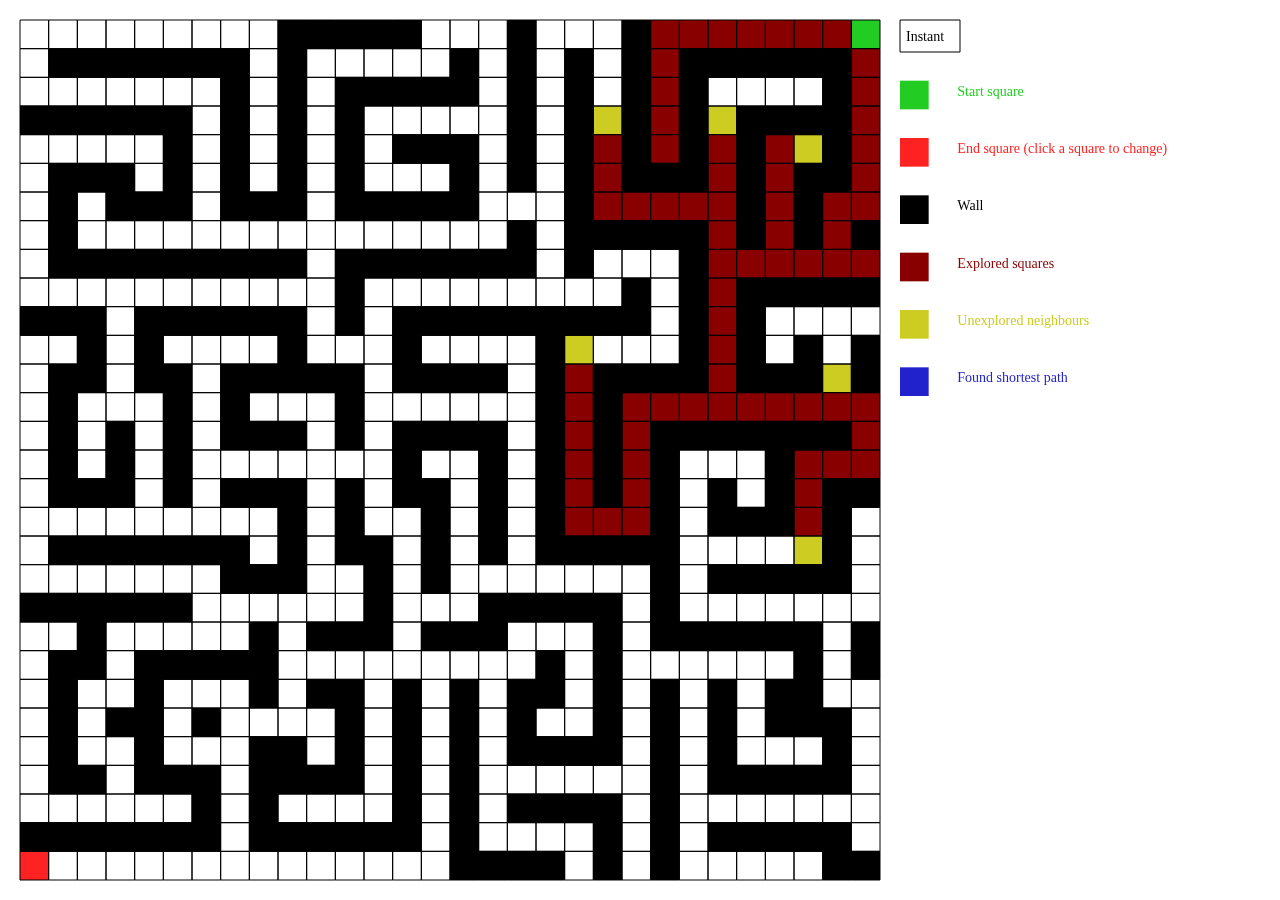
==== commit ab39faf4: "Update index.html" ====
--- a/index.html
+++ b/index.html
@@ -1,7 +1,8 @@
-<html>
+<html lang="en">
 	<head>
+		<meta charset="UTF-8">
+		<meta name="viewport" content="width=device-width, initial-scale=1.0">
 		<title>A Star</title>
-		<meta name="viewport" content="width=device-width, initial-scale=1.0">
 		<link rel="stylesheet" type="text/css" href="style.css">
 		<script src="constructors.js"></script>
 		<script src="constants.js"></script>
@@ -10,4 +11,4 @@
 	<body>
 		<canvas id="myCanvas">Your browser doesn't support canvas.</canvas>
 	</body>
-</html>+</html>
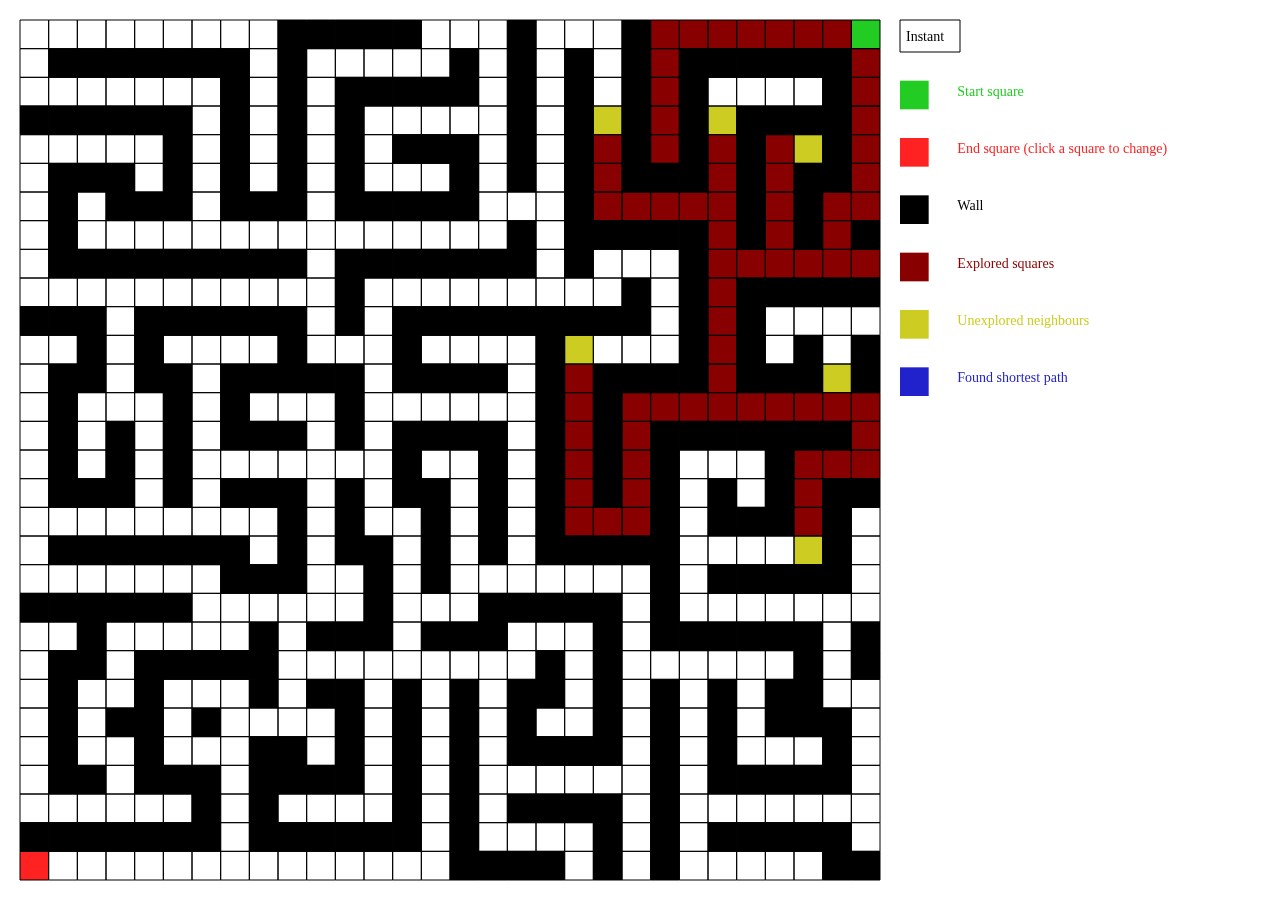
==== commit 70652bff: "Add files via upload" ====
--- a/index.html
+++ b/index.html
@@ -1,3 +1,4 @@
+<!DOCTYPE html>
 <html lang="en">
 	<head>
 		<meta charset="UTF-8">
